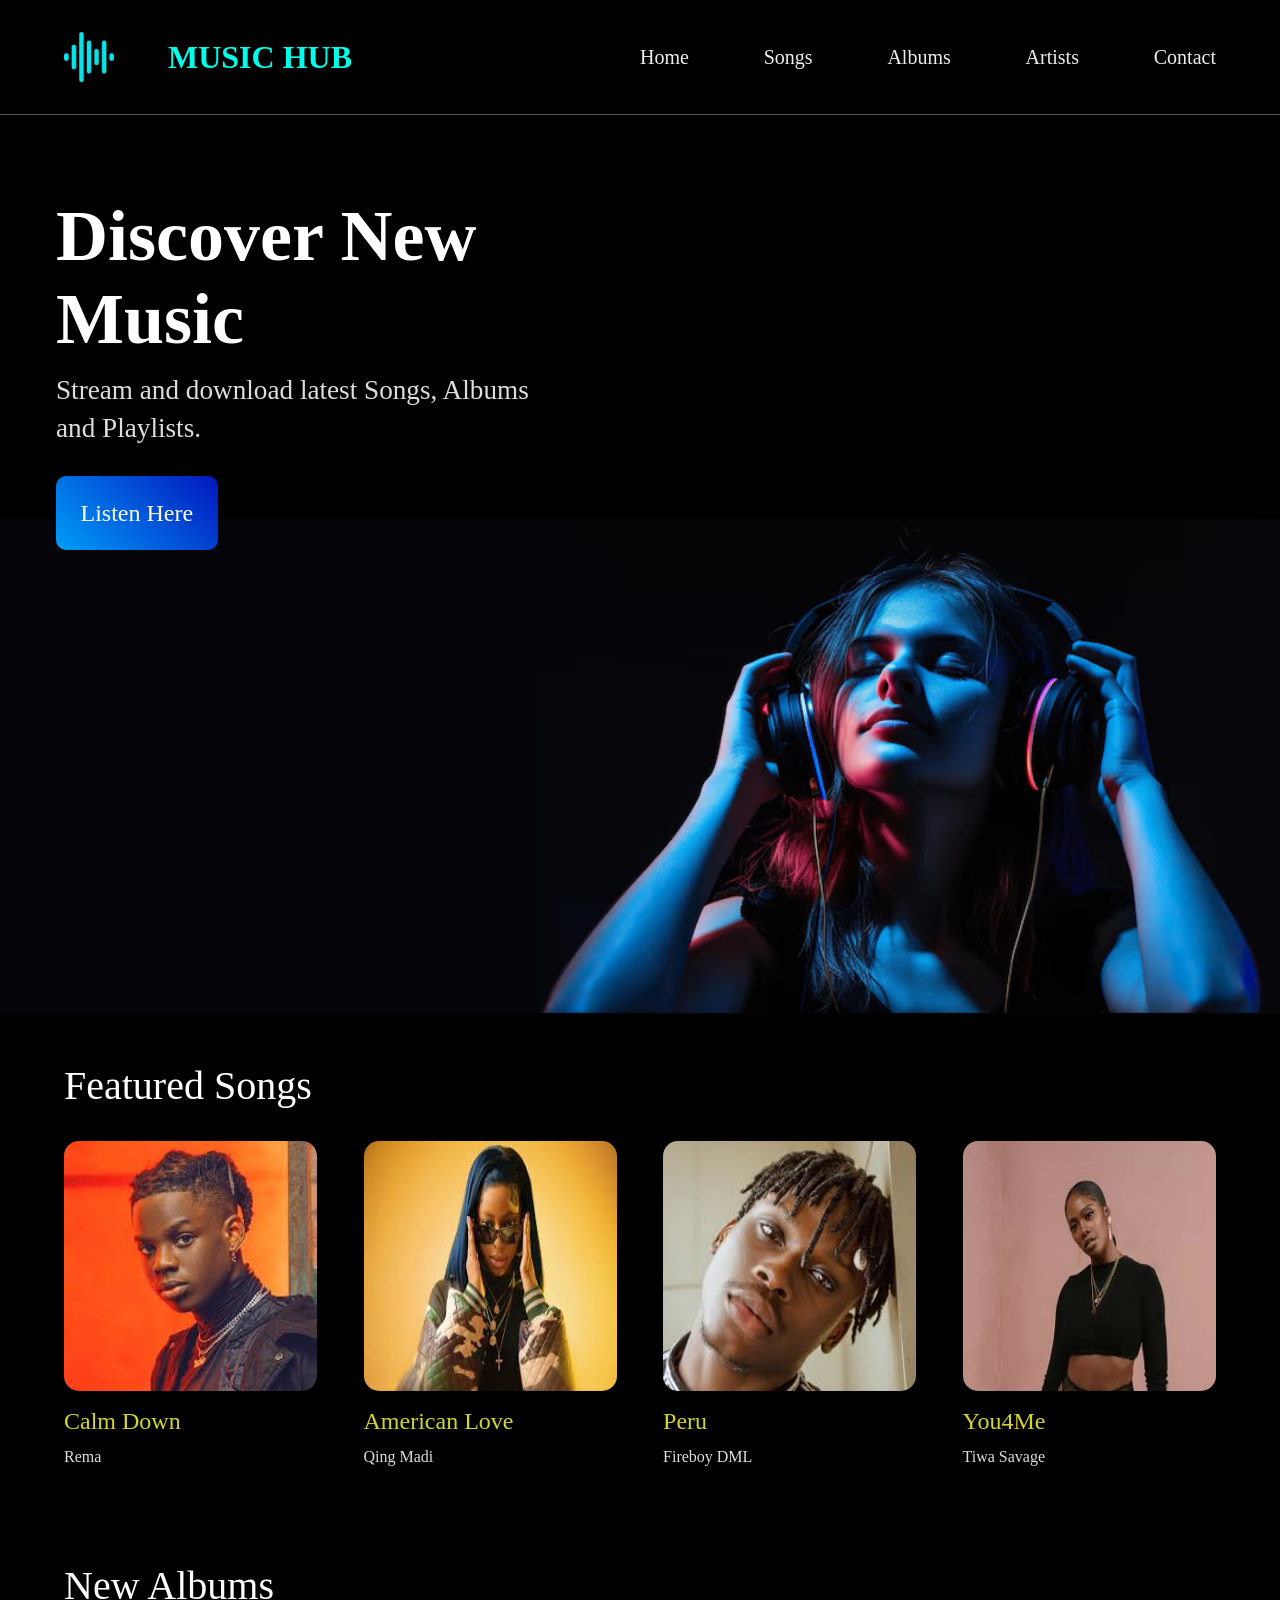
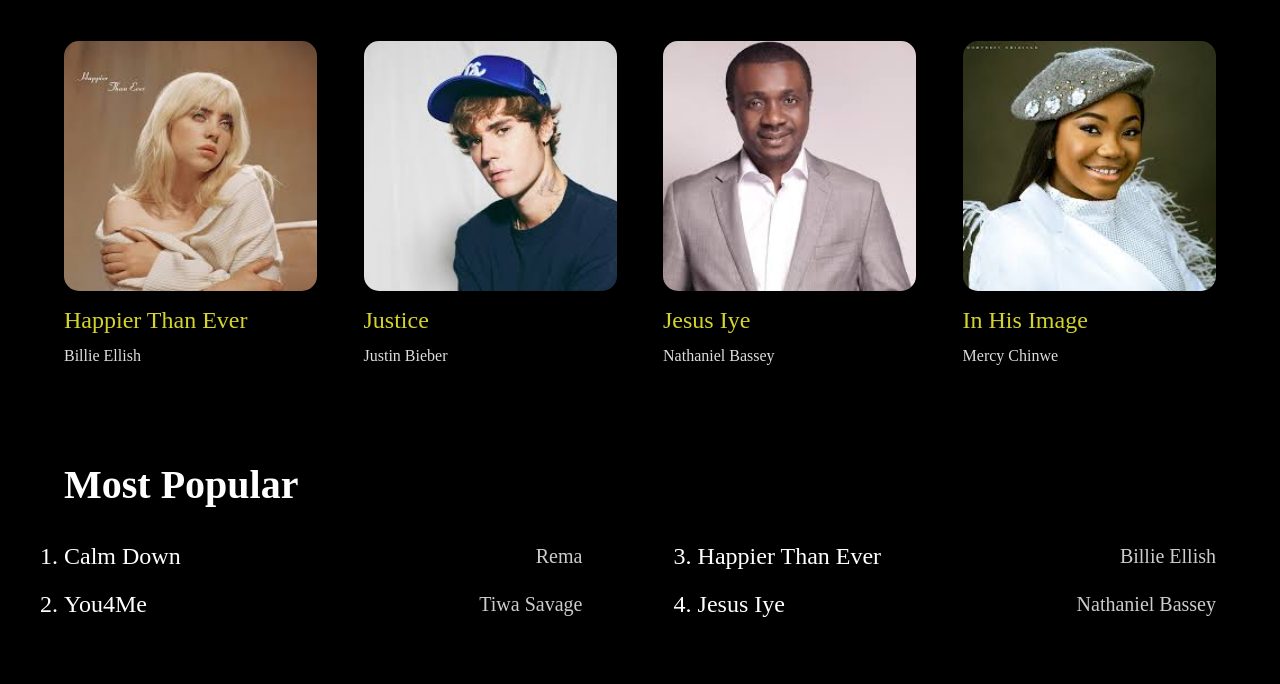
==== index.html @ a8c48d27 "Add files via upload" ====
<!DOCTYPE html>
<html lang="en">
<head>
    <meta charset="UTF-8">
    <meta name="viewport" content="width=device-width, initial-scale=1.0">
    <title>Music Hub</title>
    <link rel="shortcut icon" href="./images/favicon Music hub.png" type="image/x-icon">
    <link rel="stylesheet" href="./css/style.css">
</head>
<body>
    
    <header class="row">
        <div class="logo row">
            <img src="./images/wave-sound.png" alt="Music Hub">
            <span class="musiclogo">MUSIC HUB</span> 
        </div>
        <nav>
            <ul class="row">
                <li><a href="index.html">Home</a></li>
                <li><a href="#">Songs</a></li>
                <li><a href="#">Albums</a></li>
                <li><a href="#">Artists</a></li>
                <li><a href="#">Contact</a></li>
            </ul>
        </nav>

        
            <button class="menu" id="menu"><img src="./images/menu.png" width="40px" alt="Menu"></button>
      

    </header>

    <section class="hero">
           <div class="overlay">
            <div class="hero_text">
                <h1>Discover New Music</h1>
                <p>Stream and download latest Songs, Albums and Playlists.</p>
                <a href="./For you.html">Listen Here</a>
            </div>
           </div>
    </section>

   <section class="featured_songs">
    <h1>Featured Songs</h1>
    <div class="card_container row">
        <div class="card">
            <div class="card_image">
                  <img src="./images/Rema.jfif" alt="Rema">
            </div>
            <h1>Calm Down</h1>
            <p>Rema</p>
        </div>
        <div class="card">
            <div class="card_image">
                  <img src="./images/Qing Madi.jfif" alt="Qing Madi">
            </div>
            <h1>American Love</h1>
            <p>Qing Madi</p>
        </div>
        <div class="card">
            <div class="card_image">
                  <img src="./images/Fireboy DNL.jfif" alt="Fireboy DML">
            </div>
            <h1>Peru</h1>
            <p>Fireboy DML</p>
        </div>
        <div class="card">
            <div class="card_image">
                  <img src="./images/Tiwa Savage.jfif" alt="Tiwa Savage">
            </div>
            <h1>You4Me</h1>
            <p>Tiwa Savage</p>
        </div>
    </div>
   </section>

   <section class="featured_songs new_albums">
    <h1>New Albums</h1>
    <div class="card_container row">
        <div class="card">
            <div class="card_image">
                  <img src="./images/Billie Ellish.jfif" alt="Rema">
            </div>
            <h1>Happier Than Ever</h1>
            <p>Billie Ellish</p>
        </div>
        <div class="card">
            <div class="card_image">
                  <img src="./images/Justi Bieber.jfif" alt="Qing Madi">
            </div>
            <h1>Justice</h1>
            <p>Justin Bieber</p>
        </div>
        <div class="card">
            <div class="card_image">
                  <img src="./images/Nathaniel Bassey.jfif" alt="Fireboy DML">
            </div>
            <h1>Jesus Iye</h1>
            <p>Nathaniel Bassey</p>
        </div>
        <div class="card">
            <div class="card_image">
                  <img src="./images/Mercy Chinwe.jfif" alt="Tiwa Savage">
            </div>
            <h1>In His Image</h1>
            <p>Mercy Chinwe</p>
        </div>
    </div>
   </section>
    <section class="popular_music">
        <h1>Most Popular</h1>
        <div class="music_wrapper">
            <div class="music">
                <ol>
                    <li>Calm Down <span>Rema</span></li>
                    <li>You4Me <span>Tiwa Savage</span></li>
                </ol>
            </div>
            <div class="music">
                <ol start="3">
                    <li>Happier Than Ever <span>Billie Ellish</span></li>
                    <li>Jesus Iye <span>Nathaniel Bassey</span></li>
                </ol>
            </div>
        </div>
    </section>


</body>
</html>
---- css/style.css ----
*{
    padding: 0;
    margin: 0;
    box-sizing: border-box;
}

body{
background-color: #000;
font-family: Tahoma;
color: #fff;
}

.row{
     display: flex;
    justify-content: space-between;
    align-items: center;
}

header{
   
    padding: 2rem 4rem;
}

header .logo{
    width: 25%;
}

.hub{
    color: #00f;
}

.musiclogo{
    color:rgb(0, 255, 234);
}

header .logo img{
    width: 50px;
}


header .logo span{
    font-size: 2rem;
    font-weight: 600;
}

header .logo span:hover{
    color: #00f;
    transition: 1s ease-in-out;
}

header nav{
    width: 50%;
}

header nav ul{
    list-style-type: none;
}

header nav ul li a{
    text-decoration: none;
    color: #eee;
    font-size: 20px;
}

header nav ul li a:hover{
    color: #00f;
    transition: 0.1 ease-in;
}

.hero{
    background: url("../images/hero_bg.png");
    height: 100vh;
    border-top: 1px solid #555;
    background-repeat: no-repeat;
    background-position-x: right;
    background-size: contain;
    background-position-y: bottom;
}

.hero .overlay{
    height: 100vh;
    background-color: rgba(0, 0, 0, 0);
    margin-top: 5rem;
    margin-left: 3.5rem;
}

.hero .overlay .hero_text{
    width: 40%;
}

.hero .overlay .hero_text h1{
    font-size: 4.5rem;
    font-weight: 600;
}

.hero .overlay .hero_text p{
    font-size: 1.7rem;
    font-weight: 100;
    margin: 0.6rem 0;
    line-height: 2.4rem;
    color: #ddd;
}

.hero .overlay .hero_text a{
    color: #fff;
    text-decoration: none;
    padding: 5% 5%;
    border-radius: 10px;
    line-height: 7rem;
    font-size: 1.5rem;
     background: linear-gradient(45deg, #009df8, #0316bd);
}

.featured_songs{
    padding: 3rem 4rem;
}

.featured_songs h1{
    padding-bottom: 2rem;
    font-size: 2.5rem;
    font-weight: 500;
}

.card_container .card{
    width: 22%;
}

.card_container .card .card_image{
    overflow: hidden;
}

.card_container .card .card_image img{
    width: 100%;
    height: 250px;
    border-radius: 15px;
    }

    .card_container .card .card_image img:hover{
        transform: scale(1.2);
        transition: 1s ease-in-out;
    }

    .card_container .card h1{
        color: rgb(212, 212, 48);
        font-size: 1.5rem;
        padding-top: .8rem;
        padding-bottom: .8rem;
    }

    .card_container .card p{
        color: #ddd;
    }

    .popular_music{
         padding: 3rem 4rem;
    }

    .popular_music h1{
         padding-bottom: 2rem;
         font-size: 2.5rem;
    }

    .popular_music .music_wrapper{
        width: 100%;
        display: flex;
        justify-content: space-between;
    }

    .popular_music .music{
        width: 45%;
    }

    .popular_music .music ol{
        width: 100%;
    }

    .popular_music .music ol li{
        width: 100%;
        line-height: 2rem;
        font-size: 1.5rem;
        font-weight: 100;
        padding-bottom: 1rem;
    }

    .popular_music .music_wrapper ol li span{
        float: right;
        font-size: 20px;
        font-weight:100;
        color: #ccc;
    }

    button.menu{
        background: transparent !important;
        border: none;
        display: none;
    }
    
     /* Mobile Devices */


   /* Android Devices */

    @media (max-width: 768px ) {
        
        header{
            position: relative;
        }

        header nav{
            position: absolute;
            top: 100%;
            background-color: #f40606;
            padding: 1rem 2rem;
            height: 40vh;
            width: 100%;
            left: 0;
        }

        header nav ul{
            display: block !important;
        }

        header nav ul li{
            line-height: 4rem;
        }

        button.menu{
            display: block !important;
        }

    }


    /* Smaller Screen Devices */

    @media (max-width: 480px) {
       
    }
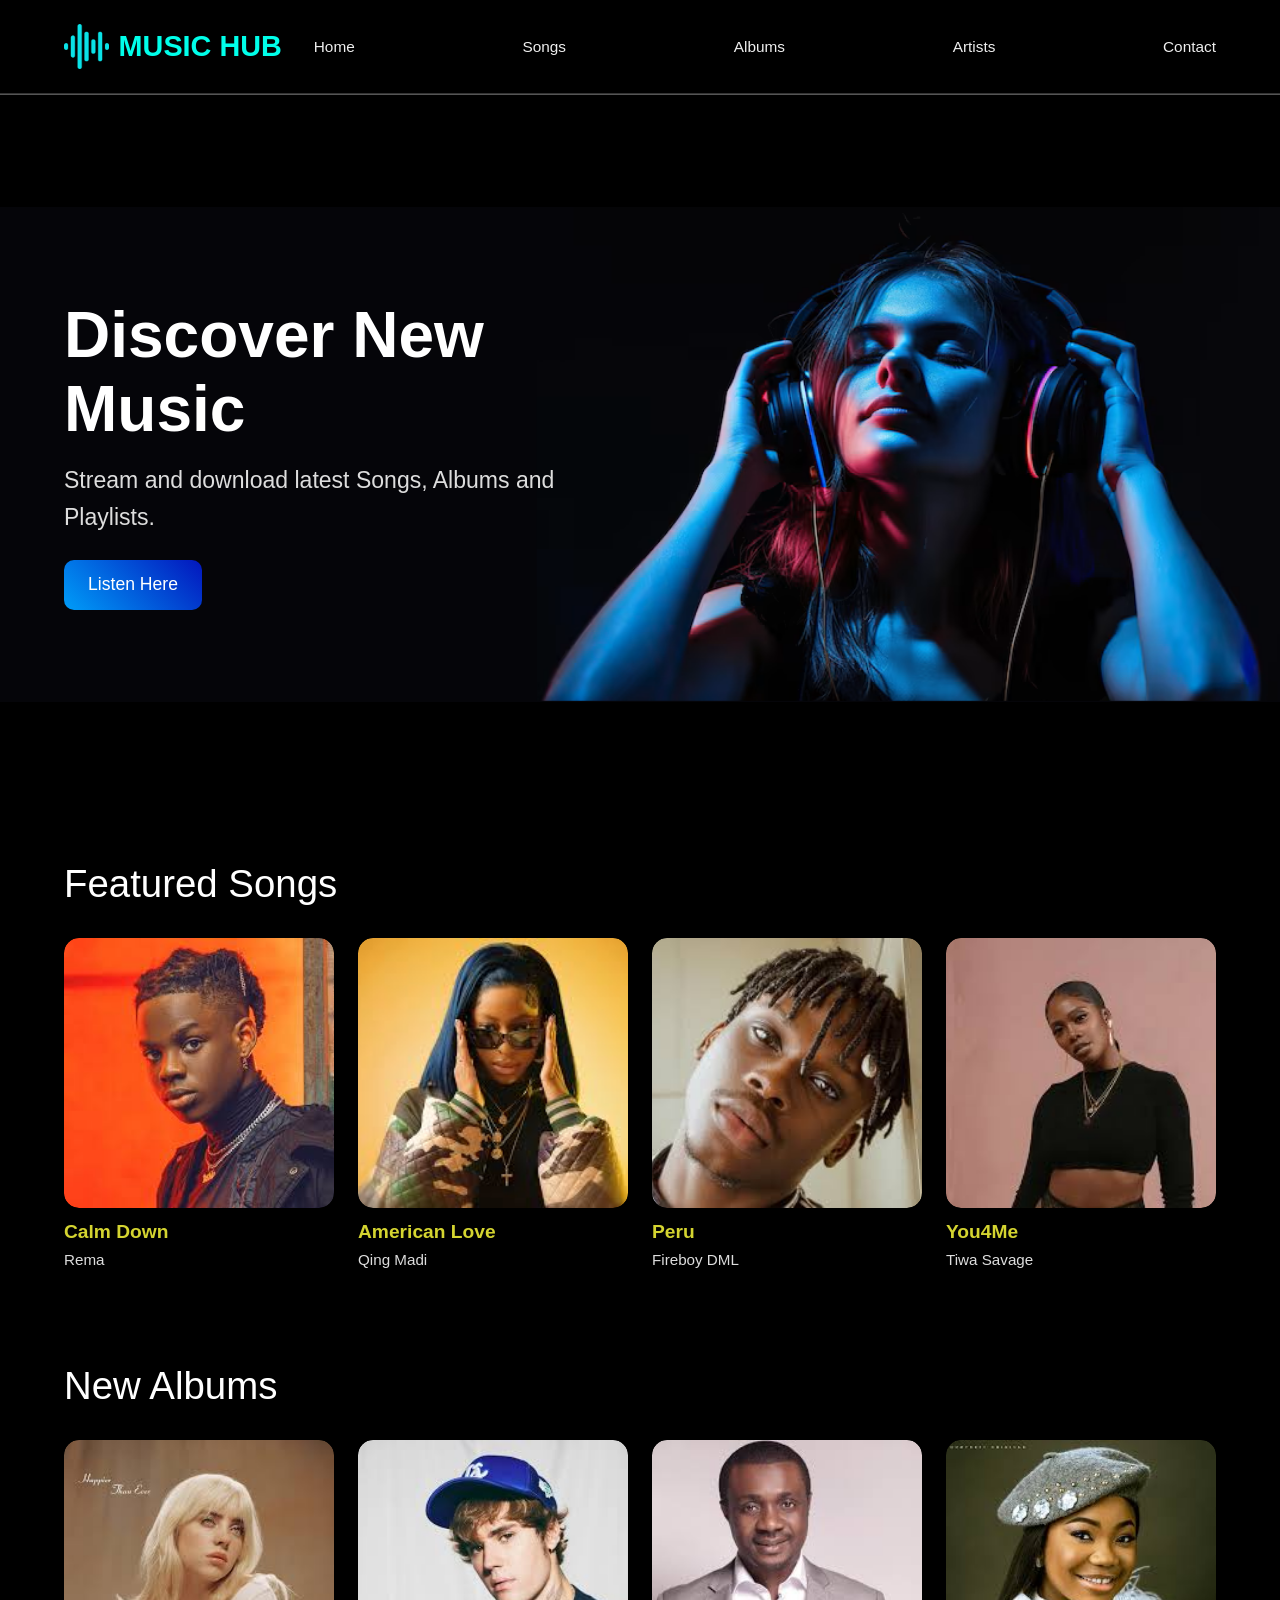
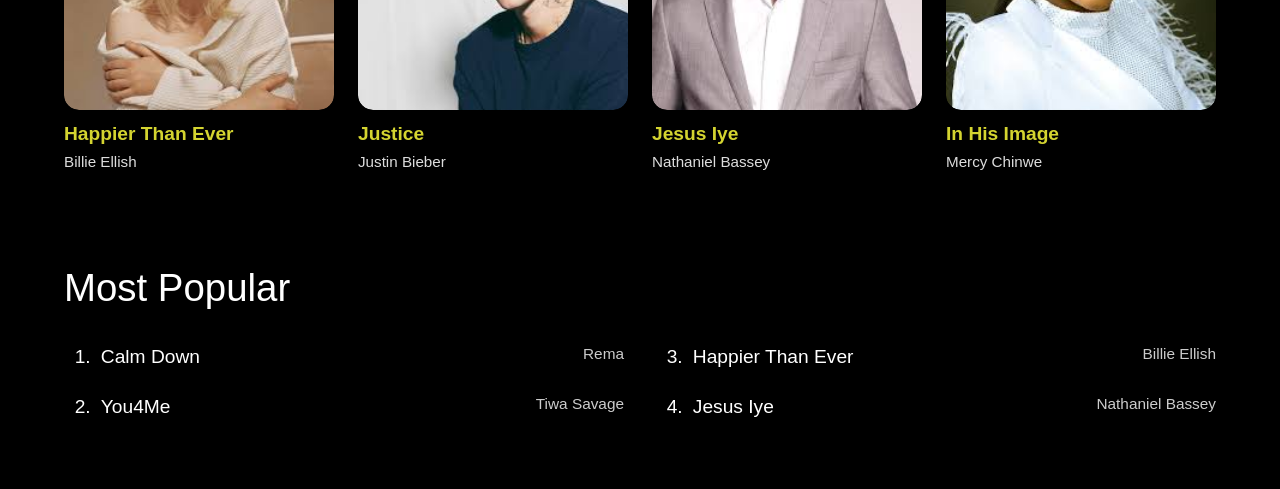
==== commit 850df69a: "Add files via upload" ====
--- a/index.html
+++ b/index.html
@@ -125,6 +125,20 @@
         </div>
     </section>
 
+   
+<script>
+    const menuButton = document.getElementById("menu");
+    const navigation = document.querySelector("header nav");
 
+    menuButton.addEventListener("click", function () {
+        navigation.classList.toggle("active");
+    });
+
+    navigation.querySelectorAll("a").forEach(function (link) {
+        link.addEventListener("click", function () {
+            navigation.classList.remove("active");
+        });
+    });
+</script>
 </body>
 </html>
--- a/css/style.css
+++ b/css/style.css
@@ -1,238 +1,547 @@
-*{
+
+/* =========================
+   GENERAL STYLES
+========================= */
+
+* {
     padding: 0;
     margin: 0;
     box-sizing: border-box;
 }
 
-body{
-background-color: #000;
-font-family: Tahoma;
-color: #fff;
-}
-
-.row{
-     display: flex;
+html {
+    scroll-behavior: smooth;
+}
+
+body {
+    background-color: #000;
+    font-family: Tahoma, sans-serif;
+    color: #fff;
+    overflow-x: hidden;
+}
+
+img {
+    max-width: 100%;
+}
+
+.row {
+    display: flex;
     justify-content: space-between;
     align-items: center;
 }
 
-header{
-   
-    padding: 2rem 4rem;
-}
-
-header .logo{
-    width: 25%;
-}
-
-.hub{
+/* =========================
+   HEADER AND NAVIGATION
+========================= */
+
+header {
+    padding: 1.5rem 4rem;
+    display: flex;
+    justify-content: space-between;
+    align-items: center;
+    gap: 2rem;
+    position: relative;
+    z-index: 100;
+    border-bottom: 1px solid #333;
+}
+
+header .logo {
+    display: flex;
+    align-items: center;
+    gap: 0.6rem;
+    flex-shrink: 0;
+}
+
+header .logo img {
+    width: 45px;
+    height: auto;
+}
+
+header .logo span {
+    font-size: 1.8rem;
+    font-weight: 600;
+    white-space: nowrap;
+}
+
+.musiclogo {
+    color: rgb(0, 255, 234);
+}
+
+.hub {
     color: #00f;
 }
 
-.musiclogo{
-    color:rgb(0, 255, 234);
-}
-
-header .logo img{
-    width: 50px;
-}
-
-
-header .logo span{
-    font-size: 2rem;
-    font-weight: 600;
-}
-
-header .logo span:hover{
+header .logo span:hover {
     color: #00f;
-    transition: 1s ease-in-out;
-}
-
-header nav{
-    width: 50%;
-}
-
-header nav ul{
-    list-style-type: none;
-}
-
-header nav ul li a{
+    transition: 0.3s ease-in-out;
+}
+
+header nav {
+    flex: 1;
+    min-width: 0;
+}
+
+header nav ul {
+    display: flex;
+    justify-content: flex-end;
+    align-items: center;
+    gap: clamp(0.8rem, 2vw, 2rem);
+    list-style: none;
+}
+
+header nav ul li a {
     text-decoration: none;
     color: #eee;
-    font-size: 20px;
-}
-
-header nav ul li a:hover{
+    font-size: clamp(0.9rem, 1.2vw, 1.2rem);
+    transition: color 0.3s ease;
+}
+
+header nav ul li a:hover {
     color: #00f;
-    transition: 0.1 ease-in;
-}
-
-.hero{
-    background: url("../images/hero_bg.png");
-    height: 100vh;
+}
+
+button.menu {
+    display: none;
+    background: transparent;
+    border: none;
+    cursor: pointer;
+    flex-shrink: 0;
+}
+
+button.menu img {
+    width: 35px;
+    display: block;
+}
+
+/* =========================
+   HERO SECTION
+========================= */
+
+.hero {
+    min-height: 600px;
+    min-height: 80vh;
     border-top: 1px solid #555;
+    background-image: url("../images/hero_bg.png");
     background-repeat: no-repeat;
-    background-position-x: right;
+    background-position: right center;
     background-size: contain;
-    background-position-y: bottom;
-}
-
-.hero .overlay{
-    height: 100vh;
-    background-color: rgba(0, 0, 0, 0);
-    margin-top: 5rem;
-    margin-left: 3.5rem;
-}
-
-.hero .overlay .hero_text{
-    width: 40%;
-}
-
-.hero .overlay .hero_text h1{
-    font-size: 4.5rem;
+    display: flex;
+    align-items: center;
+}
+
+.hero .overlay {
+    width: 100%;
+    padding: 3rem 4rem;
+}
+
+.hero .overlay .hero_text {
+    width: 48%;
+    max-width: 650px;
+}
+
+.hero .overlay .hero_text h1 {
+    font-size: clamp(2.5rem, 5vw, 4.5rem);
     font-weight: 600;
-}
-
-.hero .overlay .hero_text p{
-    font-size: 1.7rem;
+    line-height: 1.15;
+    overflow-wrap: break-word;
+}
+
+.hero .overlay .hero_text p {
+    font-size: clamp(1rem, 1.8vw, 1.5rem);
     font-weight: 100;
-    margin: 0.6rem 0;
-    line-height: 2.4rem;
+    margin: 1rem 0 1.5rem;
+    line-height: 1.6;
     color: #ddd;
 }
 
-.hero .overlay .hero_text a{
+.hero .overlay .hero_text a {
+    display: inline-block;
     color: #fff;
     text-decoration: none;
-    padding: 5% 5%;
+    padding: 0.9rem 1.5rem;
     border-radius: 10px;
-    line-height: 7rem;
-    font-size: 1.5rem;
-     background: linear-gradient(45deg, #009df8, #0316bd);
-}
-
-.featured_songs{
+    font-size: 1.1rem;
+    background: linear-gradient(45deg, #009df8, #0316bd);
+    transition: transform 0.3s ease;
+}
+
+.hero .overlay .hero_text a:hover {
+    transform: translateY(-3px);
+}
+
+/* =========================
+   FEATURED SONGS AND ALBUMS
+========================= */
+
+.featured_songs {
     padding: 3rem 4rem;
 }
 
-.featured_songs h1{
+.featured_songs > h1,
+.popular_music > h1 {
     padding-bottom: 2rem;
-    font-size: 2.5rem;
+    font-size: clamp(1.8rem, 3vw, 2.5rem);
     font-weight: 500;
 }
 
-.card_container .card{
-    width: 22%;
-}
-
-.card_container .card .card_image{
+.card_container {
+    display: grid;
+    grid-template-columns: repeat(4, minmax(0, 1fr));
+    gap: 1.5rem;
+}
+
+.card_container .card {
+    width: 100%;
+    min-width: 0;
     overflow: hidden;
 }
 
-.card_container .card .card_image img{
-    width: 100%;
-    height: 250px;
+.card_container .card .card_image {
+    overflow: hidden;
     border-radius: 15px;
-    }
-
-    .card_container .card .card_image img:hover{
-        transform: scale(1.2);
-        transition: 1s ease-in-out;
-    }
-
-    .card_container .card h1{
-        color: rgb(212, 212, 48);
+    aspect-ratio: 1 / 1;
+}
+
+.card_container .card .card_image img {
+    display: block;
+    width: 100%;
+    height: 100%;
+    object-fit: cover;
+    border-radius: 15px;
+    transition: transform 0.4s ease-in-out;
+}
+
+.card_container .card .card_image img:hover {
+    transform: scale(1.08);
+}
+
+.card_container .card h1 {
+    color: rgb(212, 212, 48);
+    font-size: clamp(1rem, 1.5vw, 1.4rem);
+    padding-top: 0.8rem;
+    padding-bottom: 0.5rem;
+    overflow-wrap: anywhere;
+}
+
+.card_container .card p {
+    color: #ddd;
+    font-size: 0.95rem;
+}
+
+/* =========================
+   MOST POPULAR MUSIC
+========================= */
+
+.popular_music {
+    padding: 3rem 4rem;
+}
+
+.popular_music .music_wrapper {
+    width: 100%;
+    display: grid;
+    grid-template-columns: repeat(2, minmax(0, 1fr));
+    gap: 2rem;
+}
+
+.popular_music .music {
+    width: 100%;
+    min-width: 0;
+}
+
+.popular_music .music ol {
+    width: 100%;
+    padding-left: 2rem;
+}
+
+.popular_music .music ol li {
+    width: 100%;
+    line-height: 1.6;
+    font-size: clamp(1rem, 1.5vw, 1.3rem);
+    padding: 0 0 1.2rem 0.3rem;
+    overflow-wrap: anywhere;
+}
+
+.popular_music .music_wrapper ol li span {
+    display: block;
+    float: right;
+    margin-left: 0.5rem;
+    font-size: clamp(0.85rem, 1.2vw, 1.1rem);
+    font-weight: 100;
+    color: #ccc;
+}
+
+/* =========================
+   TABLETS AND SMALL LAPTOPS
+========================= */
+
+@media (max-width: 1024px) {
+    header {
+        padding: 1.3rem 2rem;
+        gap: 1.2rem;
+    }
+
+    header .logo span {
         font-size: 1.5rem;
-        padding-top: .8rem;
-        padding-bottom: .8rem;
-    }
-
-    .card_container .card p{
-        color: #ddd;
-    }
-
-    .popular_music{
-         padding: 3rem 4rem;
-    }
-
-    .popular_music h1{
-         padding-bottom: 2rem;
-         font-size: 2.5rem;
-    }
-
-    .popular_music .music_wrapper{
+    }
+
+    header .logo img {
+        width: 40px;
+    }
+
+    header nav ul {
+        gap: 1rem;
+    }
+
+    .hero .overlay {
+        padding: 3rem 2rem;
+    }
+
+    .hero .overlay .hero_text {
+        width: 52%;
+    }
+
+    .featured_songs,
+    .popular_music {
+        padding: 3rem 2rem;
+    }
+
+    .card_container {
+        gap: 1rem;
+    }
+}
+
+/* =========================
+   MOBILE NAVIGATION
+========================= */
+
+@media (max-width: 768px) {
+    header {
+        padding: 1rem 1.2rem;
+        gap: 0.8rem;
+    }
+
+    header .logo {
+        gap: 0.4rem;
+    }
+
+    header .logo img {
+        width: 35px;
+    }
+
+    header .logo span {
+        font-size: clamp(1.1rem, 4vw, 1.5rem);
+    }
+
+    button.menu {
+        display: block;
+    }
+
+    header nav {
+        display: none;
+        position: absolute;
+        top: 100%;
+        left: 0;
         width: 100%;
+        padding: 1rem 1.5rem;
+        background-color: #101010;
+        border-bottom: 1px solid #333;
+    }
+
+    header nav.active {
+        display: block;
+    }
+
+    header nav ul {
         display: flex;
-        justify-content: space-between;
-    }
-
-    .popular_music .music{
-        width: 45%;
-    }
-
-    .popular_music .music ol{
+        flex-direction: column;
+        align-items: flex-start;
+        gap: 0;
+    }
+
+    header nav ul li {
         width: 100%;
     }
 
-    .popular_music .music ol li{
+    header nav ul li a {
+        display: block;
+        padding: 0.85rem 0;
+        font-size: 1rem;
+    }
+
+    /* Hero */
+
+    .hero {
+        min-height: 520px;
+        min-height: 70svh;
+        background-size: auto 75%;
+        background-position: right bottom;
+    }
+
+    .hero .overlay {
+        padding: 3rem 1.5rem;
+        background: linear-gradient(
+            90deg,
+            rgba(0, 0, 0, 0.95) 0%,
+            rgba(0, 0, 0, 0.75) 55%,
+            rgba(0, 0, 0, 0.1) 100%
+        );
+    }
+
+    .hero .overlay .hero_text {
+        width: 75%;
+    }
+
+    .hero .overlay .hero_text h1 {
+        font-size: clamp(2.2rem, 7vw, 3.5rem);
+    }
+
+    .hero .overlay .hero_text p {
+        font-size: 1rem;
+        line-height: 1.6;
+    }
+
+    .hero .overlay .hero_text a {
+        font-size: 1rem;
+        padding: 0.8rem 1.2rem;
+    }
+
+    /* Song and album cards */
+
+    .featured_songs,
+    .popular_music {
+        padding: 2.5rem 1.2rem;
+    }
+
+    .card_container {
+        grid-template-columns: repeat(2, minmax(0, 1fr));
+        gap: 1.5rem 1rem;
+    }
+
+    .card_container .card h1 {
+        font-size: 1.1rem;
+    }
+
+    /* Popular music */
+
+    .popular_music .music_wrapper {
+        grid-template-columns: 1fr;
+        gap: 0.5rem;
+    }
+
+    .popular_music .music ol li {
+        font-size: 1.05rem;
+    }
+
+    .popular_music .music_wrapper ol li span {
+        font-size: 0.9rem;
+    }
+}
+
+/* =========================
+   SMALL PHONES
+========================= */
+
+@media (max-width: 480px) {
+    header {
+        padding: 0.9rem 1rem;
+    }
+
+    header .logo img {
+        width: 30px;
+    }
+
+    header .logo span {
+        font-size: 1.1rem;
+    }
+
+    button.menu img {
+        width: 30px;
+    }
+
+    .hero {
+        min-height: 480px;
+        min-height: 65svh;
+        background-size: auto 60%;
+        background-position: right bottom;
+    }
+
+    .hero .overlay {
+        padding: 2.5rem 1rem;
+    }
+
+    .hero .overlay .hero_text {
         width: 100%;
-        line-height: 2rem;
-        font-size: 1.5rem;
-        font-weight: 100;
+        max-width: 340px;
+    }
+
+    .hero .overlay .hero_text h1 {
+        font-size: clamp(2rem, 9vw, 2.7rem);
+    }
+
+    .hero .overlay .hero_text p {
+        font-size: 0.95rem;
+    }
+
+    .featured_songs,
+    .popular_music {
+        padding: 2rem 1rem;
+    }
+
+    .featured_songs > h1,
+    .popular_music > h1 {
+        font-size: 1.7rem;
+        padding-bottom: 1.3rem;
+    }
+
+    .card_container {
+        gap: 1.3rem 0.8rem;
+    }
+
+    .card_container .card .card_image {
+        border-radius: 10px;
+    }
+
+    .card_container .card .card_image img {
+        border-radius: 10px;
+    }
+
+    .card_container .card h1 {
+        font-size: 1rem;
+        padding-top: 0.6rem;
+    }
+
+    .card_container .card p {
+        font-size: 0.85rem;
+    }
+
+    .popular_music .music ol {
+        padding-left: 1.5rem;
+    }
+
+    .popular_music .music ol li {
+        font-size: 0.95rem;
         padding-bottom: 1rem;
     }
 
-    .popular_music .music_wrapper ol li span{
-        float: right;
-        font-size: 20px;
-        font-weight:100;
-        color: #ccc;
-    }
-
-    button.menu{
-        background: transparent !important;
-        border: none;
-        display: none;
-    }
-    
-     /* Mobile Devices */
-
-
-   /* Android Devices */
-
-    @media (max-width: 768px ) {
-        
-        header{
-            position: relative;
-        }
-
-        header nav{
-            position: absolute;
-            top: 100%;
-            background-color: #f40606;
-            padding: 1rem 2rem;
-            height: 40vh;
-            width: 100%;
-            left: 0;
-        }
-
-        header nav ul{
-            display: block !important;
-        }
-
-        header nav ul li{
-            line-height: 4rem;
-        }
-
-        button.menu{
-            display: block !important;
-        }
-
-    }
-
-
-    /* Smaller Screen Devices */
-
-    @media (max-width: 480px) {
-       
-    }+    .popular_music .music_wrapper ol li span {
+        font-size: 0.8rem;
+    }
+}
+
+/* =========================
+   VERY NARROW PHONES
+========================= */
+
+@media (max-width: 350px) {
+    header .logo span {
+        font-size: 1rem;
+    }
+
+    .card_container {
+        grid-template-columns: 1fr;
+    }
+
+    .hero .overlay .hero_text {
+        width: 100%;
+    }
+}
